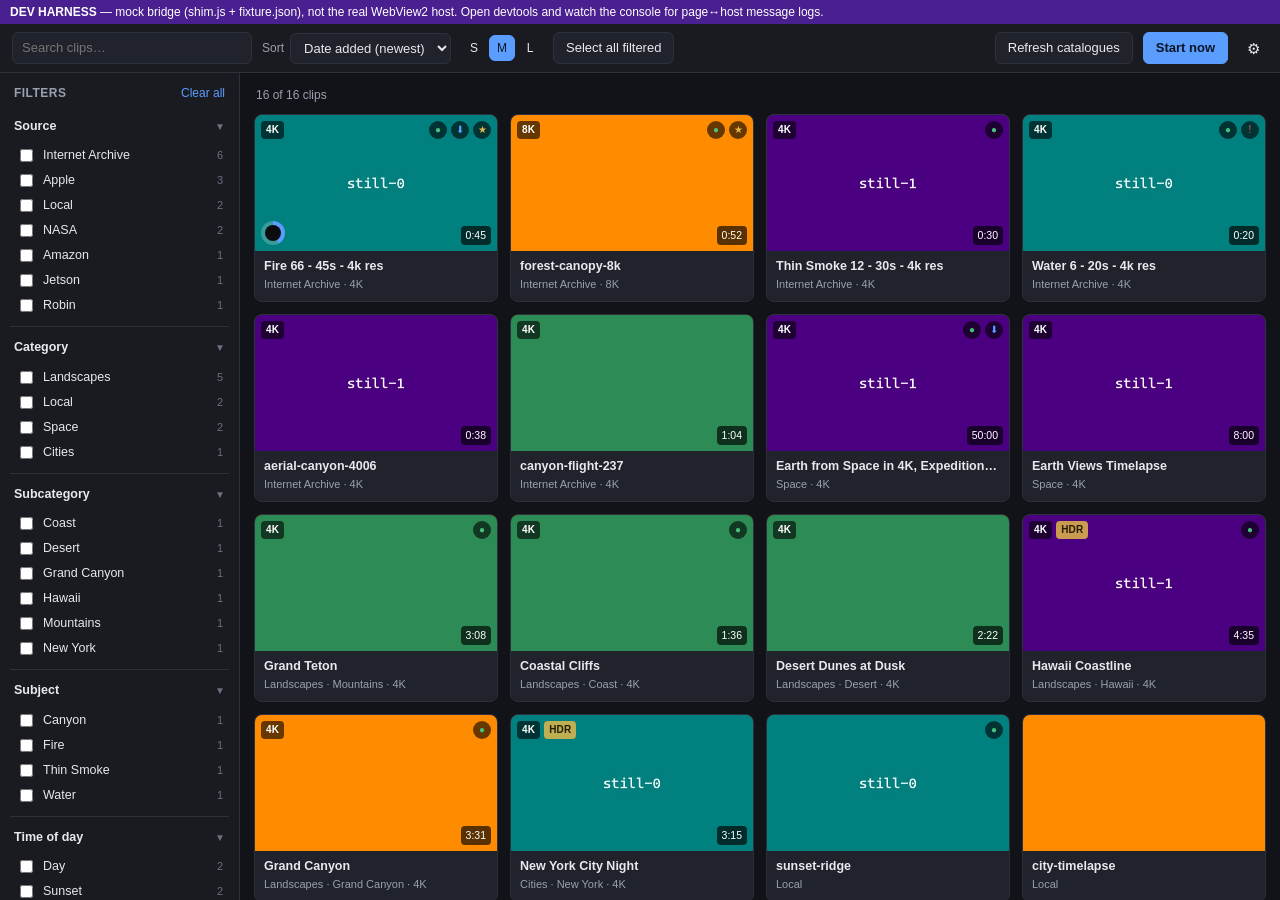
==== docs/browser-mock/dev.html @ 355cda70 "Phase E browser UI: vanilla JS clip browser + dev harness Implements src/Win4K.ScreenSaver/Browser/u" ====
<!doctype html>
<html lang="en">
<head>
<meta charset="utf-8">
<meta name="viewport" content="width=device-width, initial-scale=1">
<title>Win4KSS (dev harness)</title>
<link rel="stylesheet" href="../../src/Win4K.ScreenSaver/Browser/ui/app.css">
<style>
  /* Dev-only banner so this is never mistaken for the shipped page. Appended below the
     real toolbar rather than overlapping it, since #app is a column flex that already
     fills 100vh -- see the body-level flex wrapper below. */
  #dev-banner {
    flex: 0 0 auto;
    background: #4a1f8f;
    color: #fff;
    font: 12px/24px -apple-system, "Segoe UI", sans-serif;
    padding: 0 10px;
    white-space: nowrap;
    overflow: hidden;
    text-overflow: ellipsis;
  }
  #dev-banner b { font-weight: 600; }
  html, body { height: 100%; margin: 0; }
  #dev-root { display: flex; flex-direction: column; height: 100%; }
  #dev-root .app { flex: 1 1 auto; min-height: 0; }
</style>
</head>
<body>
<!--
  This is the no-WebView2 dev harness described in docs/browser-bridge-contract.md's
  "Build/test approach" section. It is a standalone page (not an iframe around
  index.html) so that relative fetch()/asset paths inside shim.js resolve against this
  file's own directory (docs/browser-mock/), where fixture.json and assets/ live.

  The body markup below is the same scaffold as
  src/Win4K.ScreenSaver/Browser/ui/index.html -- app.js builds all the dynamic content
  (facets, grid, detail pane, settings tabs) identically either way. Keep the two in sync
  by hand; there is no templating step in this project (see CLAUDE.md conventions).
-->
<div id="dev-root">
  <div id="dev-banner">
    <b>DEV HARNESS</b> &mdash; mock bridge (shim.js + fixture.json), not the real WebView2 host.
    Open devtools and watch the console for page&harr;host message logs.
  </div>

  <div id="app" class="app">

    <header id="toolbar" class="toolbar">
      <div class="toolbar-group toolbar-search">
        <input id="search-input" type="search" placeholder="Search clips&hellip;" aria-label="Search clips" autocomplete="off">
      </div>

      <div class="toolbar-group">
        <label class="toolbar-label" for="sort-select">Sort</label>
        <select id="sort-select" aria-label="Sort clips by">
          <option value="title:asc">Name (A&ndash;Z)</option>
          <option value="title:desc">Name (Z&ndash;A)</option>
          <option value="durationSeconds:desc">Duration (longest)</option>
          <option value="durationSeconds:asc">Duration (shortest)</option>
          <option value="sizeBytes:desc">Size (largest)</option>
          <option value="sizeBytes:asc">Size (smallest)</option>
          <option value="resolution:desc">Resolution (highest)</option>
          <option value="addedUtc:desc" selected>Date added (newest)</option>
          <option value="addedUtc:asc">Date added (oldest)</option>
          <option value="lastPlayed:desc">Last played</option>
          <option value="source:asc">Source</option>
        </select>
      </div>

      <div class="toolbar-group toolbar-viewsize" role="group" aria-label="Card size">
        <button type="button" class="icon-btn viewsize-btn" data-size="s" title="Small cards">S</button>
        <button type="button" class="icon-btn viewsize-btn is-active" data-size="m" title="Medium cards">M</button>
        <button type="button" class="icon-btn viewsize-btn" data-size="l" title="Large cards">L</button>
      </div>

      <button id="select-all-filtered" type="button" class="btn">Select all filtered</button>

      <div class="toolbar-spacer"></div>

      <div id="refresh-spinner" class="spinner hidden" title="Refreshing catalogues&hellip;" aria-hidden="true"></div>
      <button id="refresh-catalogs" type="button" class="btn" title="Re-harvest the auto catalogues">Refresh catalogues</button>
      <button id="start-now" type="button" class="btn btn-accent">Start now</button>
      <button id="open-settings" type="button" class="icon-btn" title="Settings" aria-label="Open settings">&#9881;</button>
    </header>

    <div id="body" class="body">
      <aside id="sidebar" class="sidebar" aria-label="Filters">
        <div class="sidebar-head">
          <h2>Filters</h2>
          <button id="clear-filters" type="button" class="link-btn">Clear all</button>
        </div>
        <div id="facet-list" class="facet-list"></div>
      </aside>

      <main id="grid-wrap" class="grid-wrap">
        <div id="grid-status" class="grid-status" aria-live="polite"></div>
        <div id="grid" class="grid grid-m" role="list"></div>
        <div id="grid-empty" class="grid-empty hidden">No clips match these filters.</div>
      </main>

      <aside id="detail" class="detail hidden" aria-label="Clip detail">
        <button id="detail-close" type="button" class="icon-btn detail-close" aria-label="Close detail pane">&#10005;</button>

        <div id="detail-preview" class="detail-preview">
          <div id="detail-preview-rect" class="detail-preview-rect">
            <img id="detail-preview-img" class="detail-preview-media hidden" alt="">
            <video id="detail-preview-video" class="detail-preview-media hidden" muted loop playsinline></video>
            <div id="detail-preview-placeholder" class="detail-preview-placeholder"></div>
          </div>
        </div>

        <div class="detail-body">
          <h2 id="detail-title" class="detail-title"></h2>
          <div id="detail-meta" class="detail-meta"></div>

          <div id="detail-captions" class="detail-captions"></div>
          <p id="detail-description" class="detail-description"></p>

          <div class="detail-toggles">
            <label class="switch-row">
              <span class="switch">
                <input id="toggle-rotation" type="checkbox">
                <span class="switch-track"></span>
              </span>
              <span class="switch-label">In rotation</span>
            </label>
            <label class="switch-row">
              <span class="switch">
                <input id="toggle-pin" type="checkbox">
                <span class="switch-track"></span>
              </span>
              <span class="switch-label">Keep offline</span>
            </label>
            <div id="detail-download" class="detail-download hidden"></div>
          </div>

          <div id="detail-tags" class="detail-tags"></div>
        </div>
      </aside>
    </div>

    <div id="bulk-bar" class="bulk-bar hidden">
      <span id="bulk-count" class="bulk-count"></span>
      <div class="bulk-actions">
        <button id="bulk-rotation-on" type="button" class="btn">Add to rotation</button>
        <button id="bulk-rotation-off" type="button" class="btn">Remove from rotation</button>
        <button id="bulk-pin-on" type="button" class="btn">Keep offline</button>
        <button id="bulk-pin-off" type="button" class="btn">Remove offline</button>
      </div>
      <button id="bulk-clear" type="button" class="link-btn">Clear selection</button>
    </div>

    <div id="settings-overlay" class="overlay hidden" role="dialog" aria-modal="true" aria-label="Settings">
      <div class="settings-panel">
        <div class="settings-head">
          <h2>Settings</h2>
          <button id="settings-close" type="button" class="icon-btn" aria-label="Close settings">&#10005;</button>
        </div>
        <div class="settings-body">
          <nav id="settings-tabs" class="settings-tabs" role="tablist">
            <button type="button" class="settings-tab is-active" data-tab="sources" role="tab">Sources</button>
            <button type="button" class="settings-tab" data-tab="playback" role="tab">Playback</button>
            <button type="button" class="settings-tab" data-tab="cache" role="tab">Cache</button>
            <button type="button" class="settings-tab" data-tab="trigger" role="tab">Start now</button>
            <button type="button" class="settings-tab" data-tab="about" role="tab">About</button>
          </nav>
          <div id="settings-panes" class="settings-panes">
            <section class="settings-pane is-active" data-tab="sources"></section>
            <section class="settings-pane" data-tab="playback"></section>
            <section class="settings-pane" data-tab="cache"></section>
            <section class="settings-pane" data-tab="trigger"></section>
            <section class="settings-pane" data-tab="about"></section>
          </div>
        </div>
      </div>
    </div>

    <div id="toast-host" class="toast-host" aria-live="assertive"></div>
  </div>
</div>

<script src="shim.js"></script>
<script src="../../src/Win4K.ScreenSaver/Browser/ui/app.js"></script>
</body>
</html>
---- src/Win4K.ScreenSaver/Browser/ui/app.css ----
/* src/Win4K.ScreenSaver/Browser/ui/app.css
 *
 * Dark, Wallpaper-Engine-style theme for the clip browser. Plain CSS, no preprocessor,
 * no framework -- see Phase E in docs/squishy-teacup-plan.md.
 */

:root {
  --bg: #121318;
  --panel: #191b21;
  --panel-alt: #20232b;
  --panel-raised: #262a33;
  --border: #2d313b;
  --text: #e7e9ee;
  --text-dim: #9aa0ad;
  --text-faint: #6b7180;
  --accent: #5b9dff;
  --accent-strong: #3f7fe0;
  --accent-text: #0a1526;
  --good: #49c17c;
  --warn: #e0b84a;
  --bad: #e2605b;
  --radius: 8px;
  --radius-lg: 12px;
  --shadow: 0 8px 24px rgba(0, 0, 0, 0.45);
}

* { box-sizing: border-box; }

html, body {
  height: 100%;
  margin: 0;
  background: var(--bg);
  color: var(--text);
  font: 13px/1.4 -apple-system, "Segoe UI", Roboto, Arial, sans-serif;
  -webkit-font-smoothing: antialiased;
}

button, input, select {
  font: inherit;
  color: inherit;
}

a { color: var(--accent); }

.hidden { display: none !important; }

.app {
  display: flex;
  flex-direction: column;
  height: 100vh;
  overflow: hidden;
}

/* ---- toolbar ------------------------------------------------------------------------ */

.toolbar {
  flex: 0 0 auto;
  display: flex;
  align-items: center;
  gap: 10px;
  padding: 8px 12px;
  background: var(--panel);
  border-bottom: 1px solid var(--border);
}

.toolbar-group {
  display: flex;
  align-items: center;
  gap: 6px;
}

.toolbar-label {
  color: var(--text-dim);
  font-size: 12px;
}

.toolbar-search input {
  width: 240px;
}

.toolbar-spacer { flex: 1 1 auto; }

input[type="search"], input[type="text"], input[type="number"], select {
  background: var(--panel-alt);
  border: 1px solid var(--border);
  border-radius: 6px;
  padding: 6px 9px;
  outline: none;
}

input[type="search"]:focus, input[type="text"]:focus, input[type="number"]:focus, select:focus {
  border-color: var(--accent);
}

.btn {
  background: var(--panel-alt);
  border: 1px solid var(--border);
  border-radius: 6px;
  padding: 6px 12px;
  cursor: pointer;
  white-space: nowrap;
}

.btn:hover { border-color: var(--accent); }
.btn:active { background: var(--panel-raised); }
.btn:disabled { opacity: .5; cursor: default; }

.btn-accent {
  background: var(--accent);
  color: var(--accent-text);
  border-color: var(--accent);
  font-weight: 600;
}

.btn-accent:hover { background: var(--accent-strong); }

.icon-btn {
  background: transparent;
  border: 1px solid transparent;
  border-radius: 6px;
  width: 30px;
  height: 30px;
  display: inline-flex;
  align-items: center;
  justify-content: center;
  cursor: pointer;
  font-size: 15px;
}

.icon-btn:hover { background: var(--panel-alt); border-color: var(--border); }
.icon-btn.is-active { background: var(--accent); color: var(--accent-text); border-color: var(--accent); }

.link-btn {
  background: none;
  border: none;
  color: var(--accent);
  cursor: pointer;
  padding: 0;
  font-size: 12px;
}

.link-btn:hover { text-decoration: underline; }

.toolbar-viewsize { gap: 2px; }
.viewsize-btn { width: 26px; height: 26px; font-size: 12px; }

.spinner {
  width: 16px; height: 16px;
  border-radius: 50%;
  border: 2px solid var(--border);
  border-top-color: var(--accent);
  animation: spin 0.8s linear infinite;
}

@keyframes spin { to { transform: rotate(360deg); } }

/* ---- body: sidebar / grid / detail ---------------------------------------------------- */

.body {
  flex: 1 1 auto;
  display: flex;
  min-height: 0;
}

.sidebar {
  flex: 0 0 240px;
  width: 240px;
  overflow-y: auto;
  background: var(--panel);
  border-right: 1px solid var(--border);
  padding: 10px 10px 40px;
}

.sidebar-head {
  display: flex;
  align-items: baseline;
  justify-content: space-between;
  padding: 2px 4px 8px;
}

.sidebar-head h2 {
  font-size: 12px;
  text-transform: uppercase;
  letter-spacing: .04em;
  color: var(--text-dim);
  margin: 0;
}

.facet-group {
  margin-bottom: 4px;
  border-bottom: 1px solid var(--border);
}

.facet-group-head {
  display: flex;
  align-items: center;
  justify-content: space-between;
  width: 100%;
  background: none;
  border: none;
  color: var(--text);
  padding: 8px 4px;
  cursor: pointer;
  font-weight: 600;
  font-size: 12.5px;
}

.facet-group-head .chevron {
  color: var(--text-faint);
  transition: transform .12s ease;
  font-size: 10px;
}

.facet-group.is-collapsed .chevron { transform: rotate(-90deg); }
.facet-group.is-collapsed .facet-values { display: none; }

.facet-values {
  padding: 0 2px 8px;
}

.facet-row {
  display: flex;
  align-items: center;
  gap: 7px;
  padding: 3px 4px;
  border-radius: 5px;
  cursor: pointer;
  font-size: 12.5px;
}

.facet-row:hover { background: var(--panel-alt); }
.facet-row.is-active { color: var(--accent); }
.facet-row.is-zero { color: var(--text-faint); cursor: default; }

.facet-row input { accent-color: var(--accent); }

.facet-row .facet-value-name {
  flex: 1 1 auto;
  overflow: hidden;
  text-overflow: ellipsis;
  white-space: nowrap;
}

.facet-row .facet-value-count {
  color: var(--text-faint);
  font-size: 11px;
}

/* ---- grid ------------------------------------------------------------------------------ */

.grid-wrap {
  flex: 1 1 auto;
  overflow-y: auto;
  padding: 14px;
  position: relative;
}

.grid-status {
  color: var(--text-dim);
  font-size: 12px;
  padding: 0 2px 10px;
}

.grid {
  display: grid;
  grid-template-columns: repeat(auto-fill, minmax(200px, 1fr));
  gap: 12px;
  align-content: start;
}

.grid-s { grid-template-columns: repeat(auto-fill, minmax(140px, 1fr)); }
.grid-l { grid-template-columns: repeat(auto-fill, minmax(280px, 1fr)); }

.grid-empty {
  color: var(--text-dim);
  text-align: center;
  padding: 60px 0;
}

.card {
  content-visibility: auto;
  contain-intrinsic-size: 200px 172px;
  background: var(--panel-alt);
  border: 1px solid var(--border);
  border-radius: var(--radius);
  overflow: hidden;
  cursor: pointer;
  position: relative;
  user-select: none;
}

.card:hover { border-color: var(--text-faint); }
.card.is-selected { outline: 2px solid var(--accent); outline-offset: -1px; }
.card.is-active { outline: 2px solid var(--accent); outline-offset: -1px; box-shadow: 0 0 0 4px rgba(91,157,255,.18); }

.card .thumb {
  position: relative;
  aspect-ratio: 16 / 9;
  background: #000;
  overflow: hidden;
}

.card .thumb-media {
  position: absolute;
  inset: 0;
  width: 100%;
  height: 100%;
  object-fit: cover;
}

.card .thumb-placeholder {
  position: absolute;
  inset: 0;
  display: flex;
  align-items: center;
  justify-content: center;
  color: rgba(255, 255, 255, .55);
  font-size: 11px;
  text-align: center;
  padding: 6px;
}

.card .badges {
  position: absolute;
  top: 6px;
  left: 6px;
  display: flex;
  gap: 4px;
}

.badge {
  background: rgba(0, 0, 0, .6);
  color: #fff;
  font-size: 10px;
  font-weight: 700;
  letter-spacing: .02em;
  padding: 2px 5px;
  border-radius: 4px;
  line-height: 1.4;
}

.badge-hdr { background: rgba(224, 184, 74, .85); color: #241c05; }

.card .duration-badge {
  position: absolute;
  bottom: 6px;
  right: 6px;
  background: rgba(0, 0, 0, .65);
  color: #fff;
  font-size: 10.5px;
  padding: 2px 5px;
  border-radius: 4px;
}

.card .state-icons {
  position: absolute;
  top: 6px;
  right: 6px;
  display: flex;
  gap: 4px;
}

.state-icon {
  width: 18px; height: 18px;
  border-radius: 50%;
  background: rgba(0, 0, 0, .6);
  display: flex;
  align-items: center;
  justify-content: center;
  font-size: 10px;
  color: #fff;
}

.state-icon.rotation { color: var(--good); }
.state-icon.pin { color: var(--accent); }
.state-icon.unhealthy { color: var(--bad); }
.state-icon.new { color: var(--warn); }

.progress-ring {
  position: absolute;
  bottom: 6px;
  left: 6px;
  width: 24px;
  height: 24px;
  border-radius: 50%;
  background: conic-gradient(var(--accent) calc(var(--pct, 0) * 1%), rgba(255, 255, 255, .22) 0);
  display: flex;
  align-items: center;
  justify-content: center;
}

.progress-ring::after {
  content: "";
  width: 16px;
  height: 16px;
  border-radius: 50%;
  background: #0c0d10;
}

.card .meta {
  padding: 7px 9px 9px;
}

.card .title {
  font-size: 12.5px;
  font-weight: 600;
  white-space: nowrap;
  overflow: hidden;
  text-overflow: ellipsis;
}

.card .sub {
  font-size: 11px;
  color: var(--text-dim);
  white-space: nowrap;
  overflow: hidden;
  text-overflow: ellipsis;
  margin-top: 1px;
}

.grid-s .card .meta { padding: 5px 7px 7px; }
.grid-s .card .title { font-size: 11.5px; }

/* ---- detail pane ------------------------------------------------------------------------ */

.detail {
  flex: 0 0 340px;
  width: 340px;
  overflow-y: auto;
  background: var(--panel);
  border-left: 1px solid var(--border);
  padding: 14px;
  position: relative;
}

.detail-close {
  position: absolute;
  top: 8px;
  right: 8px;
  z-index: 2;
}

.detail-preview-rect {
  position: relative;
  aspect-ratio: 16 / 9;
  background: #000;
  border-radius: var(--radius);
  overflow: hidden;
}

.detail-preview-media {
  position: absolute;
  inset: 0;
  width: 100%;
  height: 100%;
  object-fit: cover;
}

.detail-preview-placeholder {
  position: absolute;
  inset: 0;
}

.detail-title {
  font-size: 16px;
  margin: 12px 0 2px;
}

.detail-meta {
  color: var(--text-dim);
  font-size: 12px;
  display: flex;
  flex-wrap: wrap;
  gap: 6px 10px;
  margin-bottom: 10px;
}

.detail-captions {
  font-size: 12px;
  color: var(--text-dim);
  margin-bottom: 8px;
}

.detail-caption-row { padding: 2px 0; }
.detail-caption-row .t { color: var(--text-faint); margin-right: 6px; }

.detail-description {
  font-size: 12.5px;
  color: var(--text-dim);
  margin: 0 0 12px;
}

.detail-toggles {
  display: flex;
  flex-direction: column;
  gap: 8px;
  padding: 10px 0;
  border-top: 1px solid var(--border);
  border-bottom: 1px solid var(--border);
  margin-bottom: 12px;
}

.switch-row {
  display: flex;
  align-items: center;
  gap: 10px;
  cursor: pointer;
}

.switch { position: relative; width: 36px; height: 20px; flex: 0 0 auto; }
.switch input { position: absolute; opacity: 0; width: 100%; height: 100%; margin: 0; cursor: pointer; }
.switch-track {
  position: absolute;
  inset: 0;
  background: var(--panel-raised);
  border: 1px solid var(--border);
  border-radius: 999px;
  transition: background .12s ease;
}

.switch-track::after {
  content: "";
  position: absolute;
  top: 1px; left: 1px;
  width: 16px; height: 16px;
  border-radius: 50%;
  background: var(--text-dim);
  transition: transform .12s ease, background .12s ease;
}

.switch input:checked + .switch-track { background: rgba(91, 157, 255, .25); border-color: var(--accent); }
.switch input:checked + .switch-track::after { transform: translateX(16px); background: var(--accent); }
.switch input:disabled + .switch-track { opacity: .5; }

.switch-label { font-size: 13px; }

.detail-download {
  font-size: 11.5px;
  color: var(--text-dim);
}

.detail-tags {
  display: flex;
  flex-wrap: wrap;
  gap: 6px;
}

.tag-chip {
  background: var(--panel-alt);
  border: 1px solid var(--border);
  border-radius: 999px;
  padding: 3px 9px;
  font-size: 11.5px;
  cursor: pointer;
}

.tag-chip:hover { border-color: var(--accent); color: var(--accent); }
.tag-chip.is-active { background: var(--accent); color: var(--accent-text); border-color: var(--accent); }
.tag-chip.tag-state-unhealthy { border-color: var(--bad); color: var(--bad); }
.tag-chip.tag-state-new { border-color: var(--warn); color: var(--warn); }

/* ---- bulk bar ---------------------------------------------------------------------------- */

.bulk-bar {
  position: fixed;
  left: 50%;
  bottom: 18px;
  transform: translateX(-50%);
  display: flex;
  align-items: center;
  gap: 14px;
  background: var(--panel-raised);
  border: 1px solid var(--border);
  border-radius: 999px;
  padding: 8px 10px 8px 16px;
  box-shadow: var(--shadow);
  z-index: 50;
}

.bulk-count { font-size: 12.5px; color: var(--text-dim); white-space: nowrap; }
.bulk-actions { display: flex; gap: 6px; }

/* ---- settings overlay -------------------------------------------------------------------- */

.overlay {
  position: fixed;
  inset: 0;
  background: rgba(5, 6, 9, .6);
  display: flex;
  align-items: center;
  justify-content: center;
  z-index: 1000;
}

.settings-panel {
  width: min(680px, 94vw);
  max-height: 84vh;
  background: var(--panel);
  border: 1px solid var(--border);
  border-radius: var(--radius-lg);
  box-shadow: var(--shadow);
  display: flex;
  flex-direction: column;
  overflow: hidden;
}

.settings-head {
  display: flex;
  align-items: center;
  justify-content: space-between;
  padding: 12px 14px;
  border-bottom: 1px solid var(--border);
}

.settings-head h2 { margin: 0; font-size: 15px; }

.settings-body {
  display: flex;
  flex: 1 1 auto;
  min-height: 0;
}

.settings-tabs {
  flex: 0 0 150px;
  display: flex;
  flex-direction: column;
  border-right: 1px solid var(--border);
  padding: 8px;
  gap: 2px;
}

.settings-tab {
  background: none;
  border: none;
  color: var(--text-dim);
  text-align: left;
  padding: 8px 10px;
  border-radius: 6px;
  cursor: pointer;
  font-size: 12.5px;
}

.settings-tab:hover { background: var(--panel-alt); color: var(--text); }
.settings-tab.is-active { background: var(--panel-alt); color: var(--text); font-weight: 600; }

.settings-panes {
  flex: 1 1 auto;
  overflow-y: auto;
  padding: 16px 18px;
}

.settings-pane { display: none; }
.settings-pane.is-active { display: block; }

.settings-pane h3 {
  font-size: 11.5px;
  text-transform: uppercase;
  letter-spacing: .04em;
  color: var(--text-dim);
  margin: 18px 0 6px;
}

.settings-pane h3:first-child { margin-top: 0; }

.settings-hint {
  color: var(--text-faint);
  font-size: 12px;
  margin: 2px 0 10px;
  max-width: 440px;
}

.settings-row {
  display: flex;
  align-items: center;
  gap: 8px;
  margin: 6px 0;
}

.settings-row.column { flex-direction: column; align-items: stretch; }

.field-label {
  min-width: 110px;
  color: var(--text-dim);
  font-size: 12.5px;
}

.folder-list {
  list-style: none;
  margin: 0 0 8px;
  padding: 0;
  border: 1px solid var(--border);
  border-radius: 6px;
  max-height: 110px;
  overflow-y: auto;
}

.folder-list li {
  display: flex;
  align-items: center;
  justify-content: space-between;
  padding: 5px 9px;
  font-size: 12px;
  border-bottom: 1px solid var(--border);
}

.folder-list li:last-child { border-bottom: none; }

.folder-list .remove-folder {
  color: var(--bad);
  cursor: pointer;
  background: none;
  border: none;
  font-size: 12px;
}

.source-toggle-row {
  display: flex;
  align-items: center;
  justify-content: space-between;
  padding: 6px 2px;
  border-bottom: 1px solid var(--border);
}

.source-toggle-row:last-child { border-bottom: none; }

.cache-bar {
  display: flex;
  height: 10px;
  border-radius: 999px;
  overflow: hidden;
  background: var(--panel-raised);
  margin: 6px 0 4px;
}

.cache-bar .seg-pinned { background: var(--accent); }
.cache-bar .seg-rolling { background: var(--good); }
.cache-bar .seg-free { background: var(--panel-raised); }

.cache-legend {
  display: flex;
  gap: 14px;
  font-size: 11.5px;
  color: var(--text-dim);
}

.cache-legend .dot { display: inline-block; width: 8px; height: 8px; border-radius: 50%; margin-right: 4px; }
.cache-legend .dot.pinned { background: var(--accent); }
.cache-legend .dot.rolling { background: var(--good); }

.about-block { font-size: 12.5px; color: var(--text-dim); line-height: 1.6; }
.about-block code { color: var(--text); background: var(--panel-alt); padding: 1px 4px; border-radius: 4px; }

/* ---- toast --------------------------------------------------------------------------- */

.toast-host {
  position: fixed;
  top: 44px;
  right: 16px;
  display: flex;
  flex-direction: column;
  gap: 8px;
  z-index: 2000;
}

.toast {
  background: var(--panel-raised);
  border: 1px solid var(--border);
  border-radius: var(--radius);
  box-shadow: var(--shadow);
  padding: 12px 14px;
  width: 280px;
  font-size: 12.5px;
}

.toast .toast-actions {
  display: flex;
  gap: 8px;
  margin-top: 8px;
  justify-content: flex-end;
}

/* ---- small-window responsiveness ------------------------------------------------------ */

@media (max-width: 980px) {
  .sidebar { position: fixed; left: 0; top: 46px; bottom: 0; z-index: 40; transform: translateX(-100%); transition: transform .15s ease; box-shadow: var(--shadow); }
  .sidebar.is-open { transform: translateX(0); }
  .detail { position: fixed; right: 0; top: 46px; bottom: 0; z-index: 40; width: 320px; box-shadow: var(--shadow); }
}
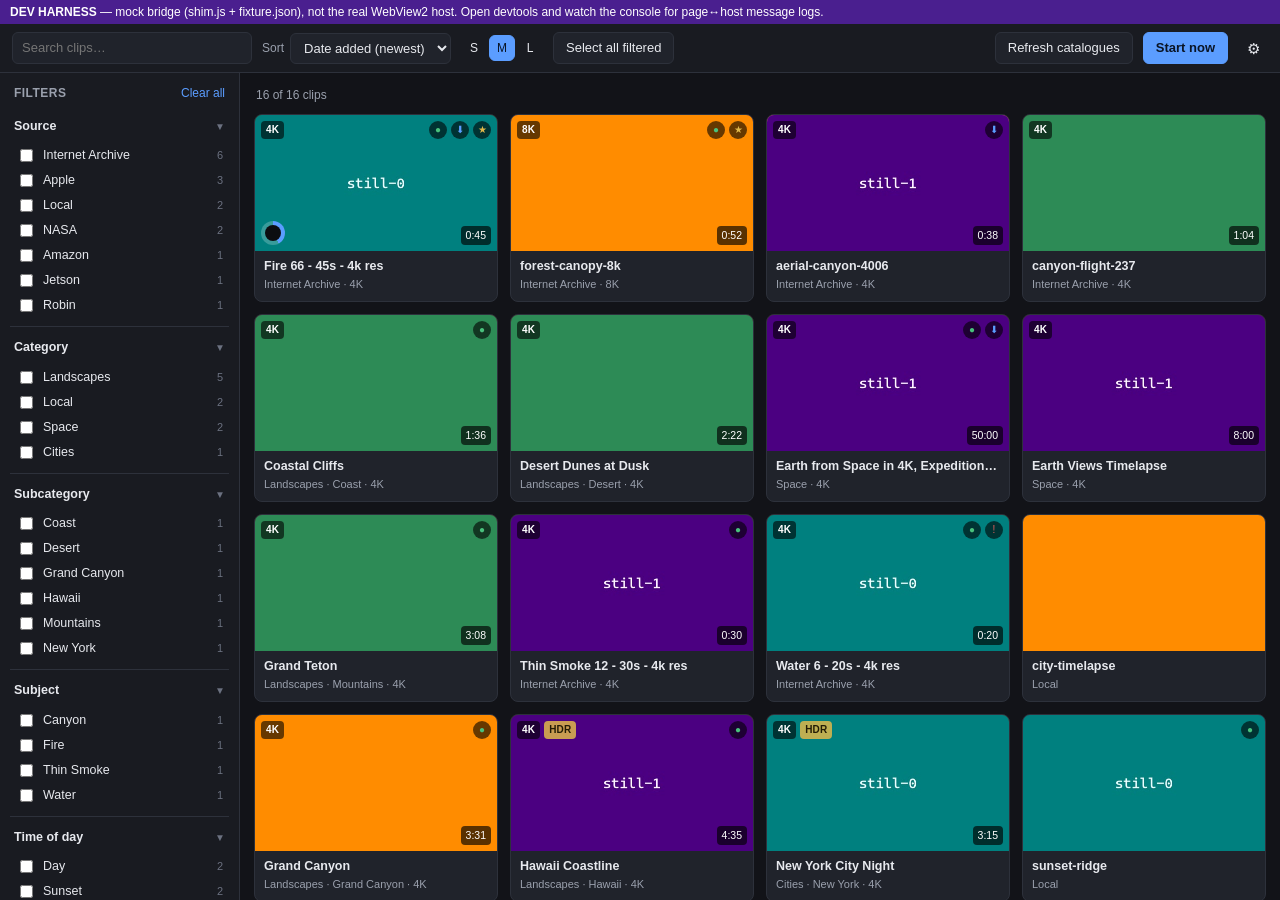
==== commit 825c7cd6: "Phase E integration: page and host run together Page (Browser/ui): post `ready` after the listener a" ====
--- a/docs/browser-mock/dev.html
+++ b/docs/browser-mock/dev.html
@@ -6,9 +6,7 @@
 <title>Win4KSS (dev harness)</title>
 <link rel="stylesheet" href="../../src/Win4K.ScreenSaver/Browser/ui/app.css">
 <style>
-  /* Dev-only banner so this is never mistaken for the shipped page. Appended below the
-     real toolbar rather than overlapping it, since #app is a column flex that already
-     fills 100vh -- see the body-level flex wrapper below. */
+  /* Dev-only banner so this is never mistaken for the shipped page. */
   #dev-banner {
     flex: 0 0 auto;
     background: #4a1f8f;
@@ -22,164 +20,37 @@
   #dev-banner b { font-weight: 600; }
   html, body { height: 100%; margin: 0; }
   #dev-root { display: flex; flex-direction: column; height: 100%; }
-  #dev-root .app { flex: 1 1 auto; min-height: 0; }
+  #dev-root .app { flex: 1 1 auto; min-height: 0; height: auto; }
 </style>
 </head>
 <body>
 <!--
-  This is the no-WebView2 dev harness described in docs/browser-bridge-contract.md's
-  "Build/test approach" section. It is a standalone page (not an iframe around
-  index.html) so that relative fetch()/asset paths inside shim.js resolve against this
-  file's own directory (docs/browser-mock/), where fixture.json and assets/ live.
-
-  The body markup below is the same scaffold as
-  src/Win4K.ScreenSaver/Browser/ui/index.html -- app.js builds all the dynamic content
-  (facets, grid, detail pane, settings tabs) identically either way. Keep the two in sync
-  by hand; there is no templating step in this project (see CLAUDE.md conventions).
+  The no-WebView2 dev harness (docs/browser-bridge-contract.md, "Build/test approach").
+  Serve the REPO ROOT over HTTP (`python -m http.server`, then open
+  /docs/browser-mock/dev.html): this page fetches the real index.html, lifts its #app markup
+  in, and then loads the real app.js, so there is exactly one copy of the page. shim.js
+  (loaded first) stands in for window.chrome.webview and replays fixture.json when the page
+  posts `ready`. Nothing here is embedded or served by the app: the csproj embeds only
+  src/Win4K.ScreenSaver/Browser/ui/**.
 -->
 <div id="dev-root">
   <div id="dev-banner">
     <b>DEV HARNESS</b> &mdash; mock bridge (shim.js + fixture.json), not the real WebView2 host.
     Open devtools and watch the console for page&harr;host message logs.
   </div>
-
-  <div id="app" class="app">
-
-    <header id="toolbar" class="toolbar">
-      <div class="toolbar-group toolbar-search">
-        <input id="search-input" type="search" placeholder="Search clips&hellip;" aria-label="Search clips" autocomplete="off">
-      </div>
-
-      <div class="toolbar-group">
-        <label class="toolbar-label" for="sort-select">Sort</label>
-        <select id="sort-select" aria-label="Sort clips by">
-          <option value="title:asc">Name (A&ndash;Z)</option>
-          <option value="title:desc">Name (Z&ndash;A)</option>
-          <option value="durationSeconds:desc">Duration (longest)</option>
-          <option value="durationSeconds:asc">Duration (shortest)</option>
-          <option value="sizeBytes:desc">Size (largest)</option>
-          <option value="sizeBytes:asc">Size (smallest)</option>
-          <option value="resolution:desc">Resolution (highest)</option>
-          <option value="addedUtc:desc" selected>Date added (newest)</option>
-          <option value="addedUtc:asc">Date added (oldest)</option>
-          <option value="lastPlayed:desc">Last played</option>
-          <option value="source:asc">Source</option>
-        </select>
-      </div>
-
-      <div class="toolbar-group toolbar-viewsize" role="group" aria-label="Card size">
-        <button type="button" class="icon-btn viewsize-btn" data-size="s" title="Small cards">S</button>
-        <button type="button" class="icon-btn viewsize-btn is-active" data-size="m" title="Medium cards">M</button>
-        <button type="button" class="icon-btn viewsize-btn" data-size="l" title="Large cards">L</button>
-      </div>
-
-      <button id="select-all-filtered" type="button" class="btn">Select all filtered</button>
-
-      <div class="toolbar-spacer"></div>
-
-      <div id="refresh-spinner" class="spinner hidden" title="Refreshing catalogues&hellip;" aria-hidden="true"></div>
-      <button id="refresh-catalogs" type="button" class="btn" title="Re-harvest the auto catalogues">Refresh catalogues</button>
-      <button id="start-now" type="button" class="btn btn-accent">Start now</button>
-      <button id="open-settings" type="button" class="icon-btn" title="Settings" aria-label="Open settings">&#9881;</button>
-    </header>
-
-    <div id="body" class="body">
-      <aside id="sidebar" class="sidebar" aria-label="Filters">
-        <div class="sidebar-head">
-          <h2>Filters</h2>
-          <button id="clear-filters" type="button" class="link-btn">Clear all</button>
-        </div>
-        <div id="facet-list" class="facet-list"></div>
-      </aside>
-
-      <main id="grid-wrap" class="grid-wrap">
-        <div id="grid-status" class="grid-status" aria-live="polite"></div>
-        <div id="grid" class="grid grid-m" role="list"></div>
-        <div id="grid-empty" class="grid-empty hidden">No clips match these filters.</div>
-      </main>
-
-      <aside id="detail" class="detail hidden" aria-label="Clip detail">
-        <button id="detail-close" type="button" class="icon-btn detail-close" aria-label="Close detail pane">&#10005;</button>
-
-        <div id="detail-preview" class="detail-preview">
-          <div id="detail-preview-rect" class="detail-preview-rect">
-            <img id="detail-preview-img" class="detail-preview-media hidden" alt="">
-            <video id="detail-preview-video" class="detail-preview-media hidden" muted loop playsinline></video>
-            <div id="detail-preview-placeholder" class="detail-preview-placeholder"></div>
-          </div>
-        </div>
-
-        <div class="detail-body">
-          <h2 id="detail-title" class="detail-title"></h2>
-          <div id="detail-meta" class="detail-meta"></div>
-
-          <div id="detail-captions" class="detail-captions"></div>
-          <p id="detail-description" class="detail-description"></p>
-
-          <div class="detail-toggles">
-            <label class="switch-row">
-              <span class="switch">
-                <input id="toggle-rotation" type="checkbox">
-                <span class="switch-track"></span>
-              </span>
-              <span class="switch-label">In rotation</span>
-            </label>
-            <label class="switch-row">
-              <span class="switch">
-                <input id="toggle-pin" type="checkbox">
-                <span class="switch-track"></span>
-              </span>
-              <span class="switch-label">Keep offline</span>
-            </label>
-            <div id="detail-download" class="detail-download hidden"></div>
-          </div>
-
-          <div id="detail-tags" class="detail-tags"></div>
-        </div>
-      </aside>
-    </div>
-
-    <div id="bulk-bar" class="bulk-bar hidden">
-      <span id="bulk-count" class="bulk-count"></span>
-      <div class="bulk-actions">
-        <button id="bulk-rotation-on" type="button" class="btn">Add to rotation</button>
-        <button id="bulk-rotation-off" type="button" class="btn">Remove from rotation</button>
-        <button id="bulk-pin-on" type="button" class="btn">Keep offline</button>
-        <button id="bulk-pin-off" type="button" class="btn">Remove offline</button>
-      </div>
-      <button id="bulk-clear" type="button" class="link-btn">Clear selection</button>
-    </div>
-
-    <div id="settings-overlay" class="overlay hidden" role="dialog" aria-modal="true" aria-label="Settings">
-      <div class="settings-panel">
-        <div class="settings-head">
-          <h2>Settings</h2>
-          <button id="settings-close" type="button" class="icon-btn" aria-label="Close settings">&#10005;</button>
-        </div>
-        <div class="settings-body">
-          <nav id="settings-tabs" class="settings-tabs" role="tablist">
-            <button type="button" class="settings-tab is-active" data-tab="sources" role="tab">Sources</button>
-            <button type="button" class="settings-tab" data-tab="playback" role="tab">Playback</button>
-            <button type="button" class="settings-tab" data-tab="cache" role="tab">Cache</button>
-            <button type="button" class="settings-tab" data-tab="trigger" role="tab">Start now</button>
-            <button type="button" class="settings-tab" data-tab="about" role="tab">About</button>
-          </nav>
-          <div id="settings-panes" class="settings-panes">
-            <section class="settings-pane is-active" data-tab="sources"></section>
-            <section class="settings-pane" data-tab="playback"></section>
-            <section class="settings-pane" data-tab="cache"></section>
-            <section class="settings-pane" data-tab="trigger"></section>
-            <section class="settings-pane" data-tab="about"></section>
-          </div>
-        </div>
-      </div>
-    </div>
-
-    <div id="toast-host" class="toast-host" aria-live="assertive"></div>
-  </div>
 </div>
 
 <script src="shim.js"></script>
-<script src="../../src/Win4K.ScreenSaver/Browser/ui/app.js"></script>
+<script>
+  (async function () {
+    const UI = '../../src/Win4K.ScreenSaver/Browser/ui/';
+    const html = await (await fetch(UI + 'index.html')).text();
+    const doc = new DOMParser().parseFromString(html, 'text/html');
+    document.getElementById('dev-root').appendChild(document.importNode(doc.getElementById('app'), true));
+    const script = document.createElement('script');
+    script.src = UI + 'app.js';
+    document.body.appendChild(script);
+  })().catch((err) => console.error('[dev] could not load the UI -- serve the repo root over HTTP', err));
+</script>
 </body>
 </html>
--- a/src/Win4K.ScreenSaver/Browser/ui/app.css
+++ b/src/Win4K.ScreenSaver/Browser/ui/app.css
@@ -433,11 +433,25 @@
   position: relative;
 }
 
-.detail-close {
-  position: absolute;
-  top: 8px;
-  right: 8px;
-  z-index: 2;
+/* Title row above the video: nothing may sit inside the video box, because the host's
+   native mpv panel is laid over it and draws above every page element. */
+.detail-head {
+  display: flex;
+  align-items: flex-start;
+  gap: 8px;
+  margin-bottom: 10px;
+}
+
+.detail-close { flex: 0 0 auto; margin: -4px -6px 0 0; }
+
+/* Sticky, so the live preview stays put while the tags scroll underneath it. */
+.detail-preview {
+  position: sticky;
+  top: -14px;
+  margin: 0 -14px;
+  padding: 0 14px 12px;
+  background: var(--panel);
+  z-index: 1;
 }
 
 .detail-preview-rect {
@@ -462,8 +476,11 @@
 }
 
 .detail-title {
+  flex: 1 1 auto;
   font-size: 16px;
-  margin: 12px 0 2px;
+  margin: 0;
+  line-height: 1.3;
+  overflow-wrap: anywhere;
 }
 
 .detail-meta {
@@ -537,6 +554,29 @@
 .detail-download {
   font-size: 11.5px;
   color: var(--text-dim);
+  display: flex;
+  flex-direction: column;
+  gap: 5px;
+}
+.detail-download.is-failed { color: var(--bad); }
+
+.progress-bar {
+  height: 4px;
+  border-radius: 999px;
+  background: var(--panel-raised);
+  overflow: hidden;
+}
+.progress-bar > div {
+  height: 100%;
+  width: calc(var(--pct, 0) * 1%);
+  background: var(--accent);
+  transition: width .25s linear;
+}
+
+.detail-credit {
+  font-size: 11.5px;
+  color: var(--text-faint);
+  margin: 0 0 12px;
 }
 
 .detail-tags {
@@ -752,9 +792,11 @@
 
 /* ---- toast --------------------------------------------------------------------------- */
 
+/* Bottom-right, below the detail pane's video box: a toast over the box would hide the
+   native preview panel (app.js treats it as an occluder). */
 .toast-host {
   position: fixed;
-  top: 44px;
+  bottom: 18px;
   right: 16px;
   display: flex;
   flex-direction: column;
@@ -786,3 +828,94 @@
   .sidebar.is-open { transform: translateX(0); }
   .detail { position: fixed; right: 0; top: 46px; bottom: 0; z-index: 40; width: 320px; box-shadow: var(--shadow); }
 }
+
+/* ---- integration additions (Phase E) ---------------------------------------------------- */
+
+.toggle-sidebar { display: none; }
+.refresh-status {
+  color: var(--text-dim);
+  font-size: 12px;
+  max-width: 280px;
+  white-space: nowrap;
+  overflow: hidden;
+  text-overflow: ellipsis;
+}
+.spinner-lg { width: 28px; height: 28px; border-width: 3px; margin: 0 auto 12px; }
+
+.btn-danger { color: var(--bad); }
+.btn-danger:hover { border-color: var(--bad); }
+
+.facet-group-head .facet-active-count {
+  margin-left: auto;
+  margin-right: 6px;
+  background: var(--accent);
+  color: var(--accent-text);
+  border-radius: 999px;
+  font-size: 10.5px;
+  font-weight: 700;
+  padding: 0 6px;
+}
+.facet-more { margin: 4px 0 2px 26px; }
+
+.progress-ring.is-queued { background: rgba(255, 255, 255, .22); animation: pulse 1.6s ease-in-out infinite; }
+@keyframes pulse { 50% { opacity: .45; } }
+.card.is-failed .thumb { box-shadow: inset 0 0 0 2px var(--bad); }
+
+.card .thumb.is-loading::after {
+  content: "";
+  position: absolute;
+  left: 0; right: 0; bottom: 0;
+  height: 2px;
+  background: linear-gradient(90deg, transparent, var(--accent), transparent);
+  background-size: 50% 100%;
+  background-repeat: no-repeat;
+  animation: loading-bar 1s linear infinite;
+}
+@keyframes loading-bar { from { background-position: -50% 0; } to { background-position: 150% 0; } }
+
+.source-toggle-text { display: flex; flex-direction: column; gap: 1px; min-width: 0; }
+.source-toggle-text .source-name { font-weight: 600; }
+.source-toggle-text .source-counts { font-size: 11.5px; color: var(--text-dim); }
+.switch-label-dim { color: var(--text-dim); font-size: 12px; }
+.folder-empty { color: var(--text-faint); }
+.budget-readout { min-width: 56px; text-align: right; }
+.hotkey-input { width: 200px; cursor: pointer; }
+.hotkey-input.is-recording { border-color: var(--accent); box-shadow: 0 0 0 3px rgba(91, 157, 255, .2); }
+.settings-row input:disabled, .settings-row button:disabled { opacity: .5; }
+
+.about-paths { border-collapse: collapse; width: 100%; font-size: 12px; }
+.about-paths th { text-align: left; color: var(--text-dim); font-weight: 400; padding: 4px 10px 4px 0; white-space: nowrap; vertical-align: middle; }
+.about-paths td { padding: 4px 0; vertical-align: middle; }
+.about-paths td:last-child { text-align: right; width: 1%; padding-left: 8px; }
+.about-paths code { color: var(--text); background: var(--panel-alt); padding: 1px 4px; border-radius: 4px; overflow-wrap: anywhere; }
+
+.toast { position: relative; padding-right: 30px; border-left: 3px solid var(--accent); }
+.toast-warning { border-left-color: var(--warn); }
+.toast-error { border-left-color: var(--bad); }
+.toast-close {
+  position: absolute;
+  top: 6px; right: 6px;
+  background: none; border: none; color: var(--text-faint);
+  cursor: pointer; font-size: 11px; padding: 2px 4px;
+}
+.toast-close:hover { color: var(--text); }
+
+.confirm-overlay { z-index: 1500; }
+.confirm-panel {
+  width: min(440px, 92vw);
+  background: var(--panel);
+  border: 1px solid var(--border);
+  border-radius: var(--radius-lg);
+  box-shadow: var(--shadow);
+  padding: 18px 18px 14px;
+}
+.confirm-message { margin: 0 0 16px; font-size: 13.5px; line-height: 1.5; }
+.confirm-actions { display: flex; gap: 8px; justify-content: flex-end; flex-wrap: wrap; }
+
+@media (max-width: 980px) {
+  .toggle-sidebar { display: inline-flex; }
+  .toolbar-search input { width: 160px; }
+  .detail-preview { top: -14px; }
+}
+
+.settings-pane > .switch-row { margin: 8px 0; }
